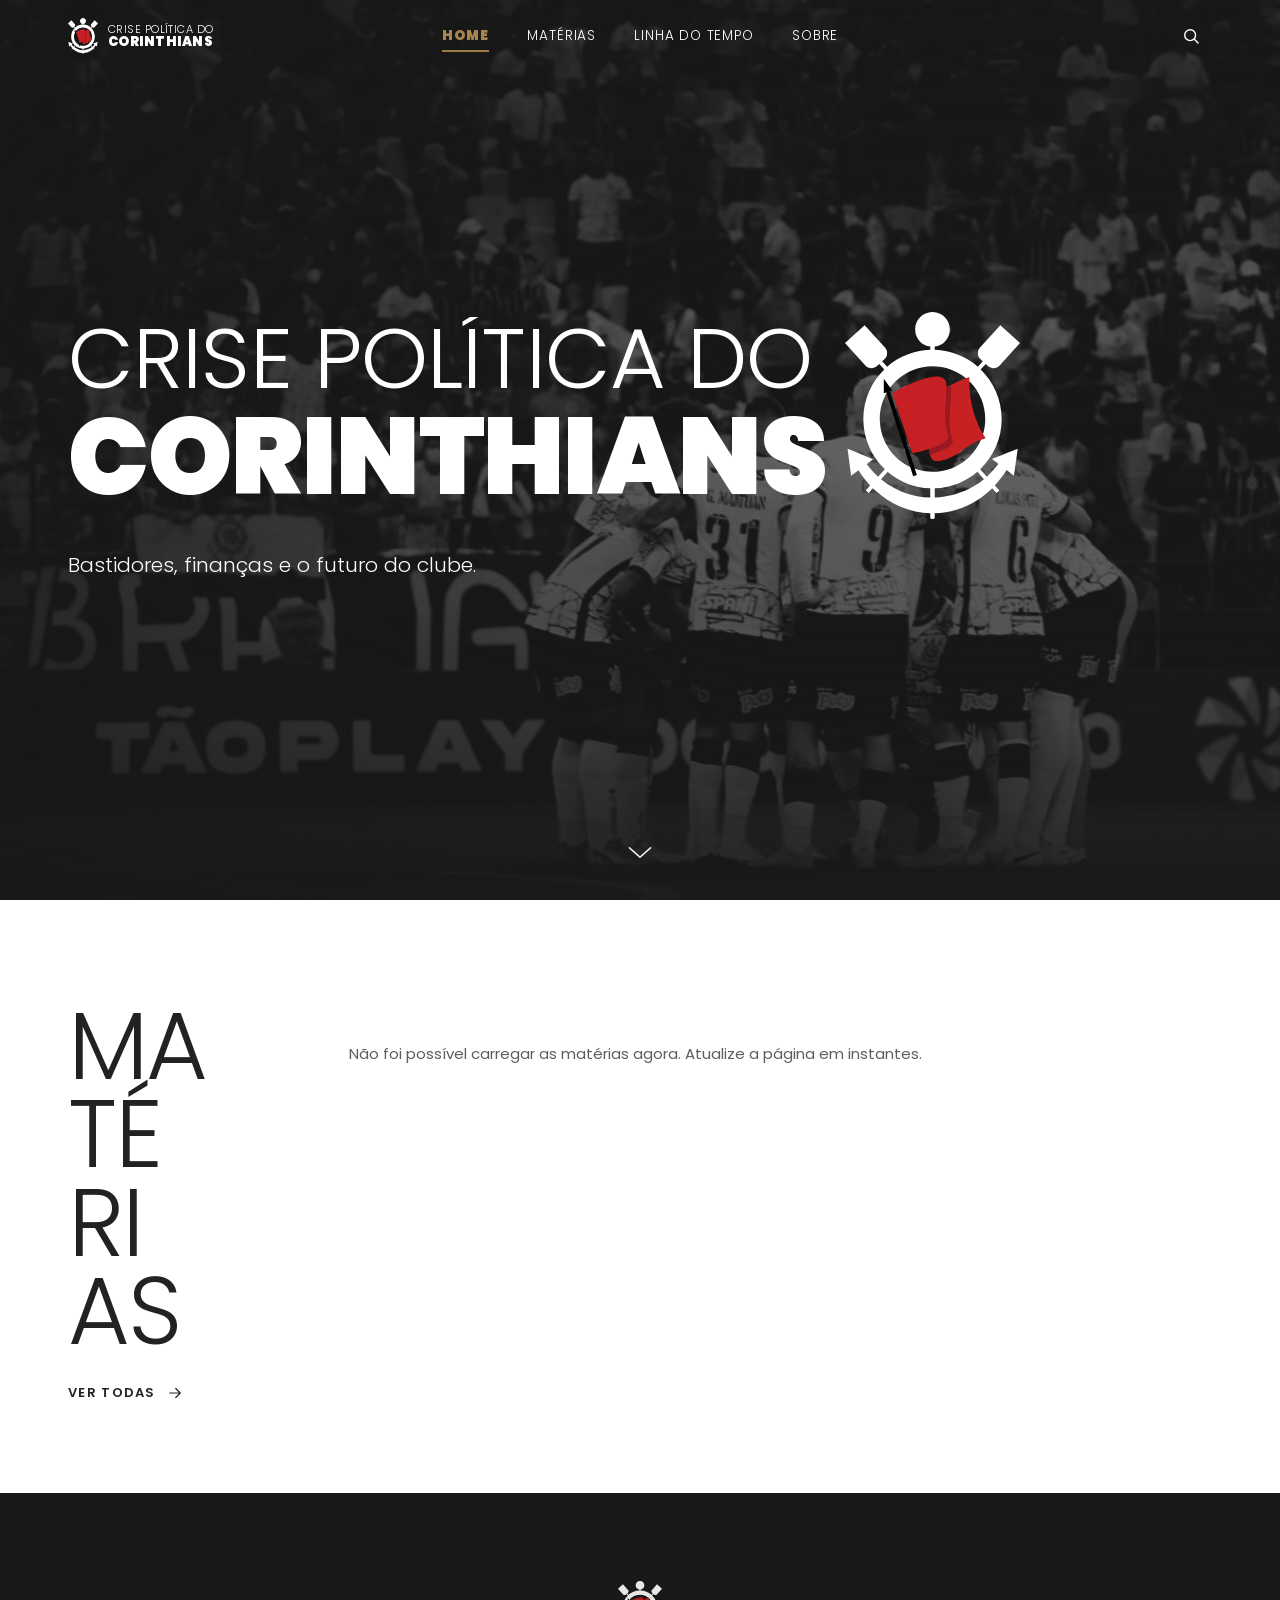
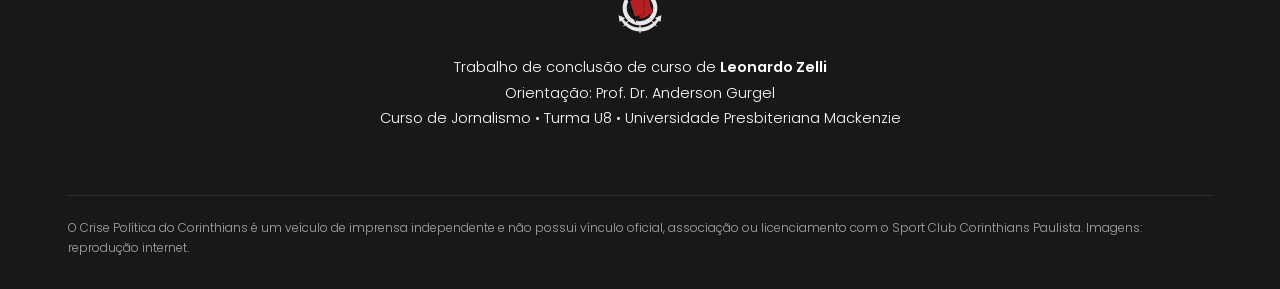
==== index.html @ a85e3549 "Primeira versão do portal Crise Política do Corinthians Home com hero e carrossel das matérias mais " ====
<!DOCTYPE html>
<html lang="pt-BR">
<head>
<meta charset="utf-8">
<meta name="viewport" content="width=device-width, initial-scale=1">
<title>Crise Política do Corinthians · Bastidores, finanças e o futuro do clube</title>
<meta name="description" content="Portal jornalístico independente sobre a crise política, administrativa e financeira do Corinthians. TCC de Leonardo Zelli, Jornalismo Mackenzie.">
<meta name="theme-color" content="#181818">
<meta property="og:type" content="website">
<meta property="og:site_name" content="Crise Política do Corinthians">
<meta property="og:title" content="Crise Política do Corinthians">
<meta property="og:description" content="Bastidores, finanças e o futuro do clube.">
<meta property="og:image" content="https://crisecorinthians.github.io/assets/img/og.jpg">
<meta name="twitter:card" content="summary_large_image">
<link rel="icon" href="assets/img/favicon.png">
<link rel="apple-touch-icon" href="assets/img/apple-touch-icon.png">
<link rel="preconnect" href="https://fonts.googleapis.com">
<link rel="preconnect" href="https://fonts.gstatic.com" crossorigin>
<link href="https://fonts.googleapis.com/css2?family=Poppins:ital,wght@0,300;0,400;0,500;0,600;0,700;0,900;1,300&display=swap" rel="stylesheet">
<link rel="stylesheet" href="assets/css/style.css">
<script>document.documentElement.className += ' js';</script>
<script src="assets/js/blogger.js" defer></script>
<script src="assets/js/app.js" defer></script>
</head>
<body class="home" data-page="home">

<header class="nav">
  <div class="wrap nav-in">
    <a class="nav-logo" href="index.html" aria-label="Crise Política do Corinthians, início"><img src="assets/img/simbolo.svg" alt=""><span>Crise Política do<b>Corinthians</b></span></a>
    <nav class="nav-links" aria-label="Principal">
      <a href="index.html" aria-current="page">Home</a>
      <a href="materias.html">Matérias</a>
      <a href="linha-do-tempo.html">Linha do tempo</a>
      <a href="sobre.html">Sobre</a>
    </nav>
    <div class="nav-acoes">
      <a class="icone-btn" href="materias.html#busca" aria-label="Buscar matérias"><svg viewBox="0 0 24 24" fill="none" stroke="currentColor" stroke-width="1.7" stroke-linecap="round"><circle cx="11" cy="11" r="6.5"/><path d="M16 16l4.5 4.5"/></svg></a>
      <button class="icone-btn menu-btn" aria-label="Menu" aria-expanded="false"><svg viewBox="0 0 24 24" fill="none" stroke="currentColor" stroke-width="1.6" stroke-linecap="round"><path d="M4 8h16M4 16h16"/></svg></button>
    </div>
  </div>
</header>
<nav class="menu-mobile" aria-label="Menu">
  <a href="index.html" aria-current="page">Home</a>
  <a href="materias.html">Matérias</a>
  <a href="linha-do-tempo.html">Linha do tempo</a>
  <a href="sobre.html">Sobre</a>
</nav>

<main>
  <section class="hero">
    <div class="hero-bg"><img src="assets/img/hero.jpg" alt="" fetchpriority="high"></div>
    <div class="wrap hero-in">
      <h1 class="marca">
        <span class="marca-txt">
          <span class="marca-l marca-l1"><span>Crise Política do</span></span>
          <span class="marca-l marca-l2"><span>Corinthians</span></span>
        </span>
        <img class="marca-simbolo" src="assets/img/simbolo.svg" alt="">
      </h1>
      <p class="hero-sub">Bastidores, finanças e o futuro do clube.</p>
    </div>
    <a class="hero-seta" href="#materias" aria-label="Ir para as matérias"><svg viewBox="0 0 32 32" fill="none" stroke="currentColor" stroke-width="1.4" stroke-linecap="round" stroke-linejoin="round"><path d="M6 12l10 9 10-9"/></svg></a>
  </section>

  <section class="destaques" id="materias">
    <div class="wrap destaques-grid">
      <div>
        <h2 class="titulo-vertical" aria-label="Matérias"><span data-reveal>Ma</span><span data-reveal style="--d:.08s">té</span><span data-reveal style="--d:.16s">ri</span><span data-reveal style="--d:.24s">as</span></h2>
        <a class="ver-todas" href="materias.html" data-reveal style="--d:.32s">Ver todas <svg viewBox="0 0 24 24" fill="none" stroke="currentColor" stroke-width="1.6" stroke-linecap="round" stroke-linejoin="round"><path d="M5 12h14M13 6l6 6-6 6"/></svg></a>
      </div>
      <div class="carrossel" id="carrossel" aria-label="Matérias mais recentes">
        <div class="trilho"></div>
      </div>
    </div>
  </section>
</main>

<footer class="rodape">
  <div class="wrap">
    <img class="rodape-simbolo" src="assets/img/simbolo.svg" alt="">
    <p class="rodape-tcc">Trabalho de conclusão de curso de <b>Leonardo Zelli</b><br>Orientação: Prof. Dr. Anderson Gurgel<br><span class="nw">Curso de Jornalismo • Turma U8</span> • <span class="nw">Universidade Presbiteriana Mackenzie</span></p>
    <p class="rodape-aviso">O Crise Política do Corinthians é um veículo de imprensa independente e não possui vínculo oficial, associação ou licenciamento com o Sport Club Corinthians Paulista. Imagens: reprodução internet.</p>
  </div>
</footer>

</body>
</html>
---- assets/css/style.css ----
/* ==========================================================================
   Crise Política do Corinthians — estilos
   Identidade: Poppins · #ffffff · #181818 · vermelho #C62024 · dourado #9c7a44
   ========================================================================== */

:root {
  --branco: #ffffff;
  --preto: #181818;
  --preto-2: #202020;
  --vermelho: #c62024;
  --dourado: #9c7a44;        /* elementos gráficos */
  --dourado-texto: #a8854d;  /* texto sobre escuro (contraste AA) */
  --cinza-1: #f3f3f3;
  --cinza-2: #e4e4e4;
  --cinza-3: #a9a9a9;
  --cinza-4: #5e5e5e;
  --texto: #222222;

  --wrap: 1240px;
  --pad: clamp(20px, 4vw, 48px);
  --nav-h: 72px;
  --ease: cubic-bezier(.2, .7, .2, 1);
}

*, *::before, *::after { box-sizing: border-box; }
html { -webkit-text-size-adjust: 100%; scroll-padding-top: calc(var(--nav-h) + 16px); }
body {
  margin: 0;
  font-family: 'Poppins', system-ui, sans-serif;
  font-weight: 400;
  color: var(--texto);
  background: var(--branco);
  -webkit-font-smoothing: antialiased;
  overflow-x: hidden;
}
img, svg, iframe { display: block; max-width: 100%; }
a { color: inherit; text-decoration: none; }
button { font: inherit; color: inherit; background: none; border: 0; padding: 0; cursor: pointer; }
h1, h2, h3, h4, p, figure, blockquote, ul, ol { margin: 0; }
ul, ol { padding: 0; }
:focus-visible { outline: 2px solid var(--dourado-texto); outline-offset: 3px; }

.wrap { max-width: var(--wrap); margin: 0 auto; padding: 0 var(--pad); }
.sr-only { position: absolute; width: 1px; height: 1px; overflow: hidden; clip: rect(0 0 0 0); white-space: nowrap; }

/* ---------- Transição entre páginas ---------- */
.js body { opacity: 0; transition: opacity .35s var(--ease); }
.js body.pronto { opacity: 1; }
.js body.saindo { opacity: 0; transition-duration: .2s; }

/* ---------- Animação de entrada (rolagem) ---------- */
.js [data-reveal] {
  opacity: 0;
  transform: translateY(28px);
  transition: opacity .8s var(--ease), transform .8s var(--ease);
  transition-delay: var(--d, 0s);
}
.js [data-reveal].in { opacity: 1; transform: none; }

/* ==========================================================================
   Navegação
   ========================================================================== */
.nav {
  position: fixed; inset: 0 0 auto 0; z-index: 50;
  height: var(--nav-h);
  color: var(--branco);
  transition: background-color .4s var(--ease), box-shadow .4s var(--ease), transform .4s var(--ease);
}
.nav.solida { background: rgba(24, 24, 24, .94); backdrop-filter: blur(10px); -webkit-backdrop-filter: blur(10px); box-shadow: 0 1px 0 rgba(255,255,255,.06); }
.nav-in {
  height: 100%;
  display: grid; grid-template-columns: 1fr auto 1fr; align-items: center; gap: 24px;
}
.nav-logo { display: flex; align-items: center; gap: 10px; justify-self: start; transition: opacity .4s var(--ease), transform .4s var(--ease); }
.nav-logo img { width: 30px; height: auto; }
.nav-logo span { font-size: 11px; line-height: 1.1; letter-spacing: .04em; font-weight: 300; text-transform: uppercase; }
.nav-logo b { display: block; font-weight: 900; font-size: 13px; letter-spacing: .02em; }
.home .nav:not(.solida) .nav-logo { opacity: 0; transform: translateY(-6px); pointer-events: none; }

.nav-links { display: flex; gap: clamp(20px, 3vw, 44px); }
.nav-links a {
  position: relative; font-size: 13.5px; text-transform: uppercase; letter-spacing: .06em; font-weight: 300;
  padding: 6px 0; transition: color .25s;
}
.nav-links a::after {
  content: ""; position: absolute; left: 0; right: 0; bottom: 0; height: 2px; background: var(--dourado);
  transform: scaleX(0); transform-origin: left; transition: transform .45s var(--ease);
}
.nav-links a:hover::after { transform: scaleX(1); }
.nav-links a[aria-current="page"] { font-weight: 900; color: var(--dourado-texto); }
.nav-links a[aria-current="page"]::after { transform: scaleX(1); }

.nav-acoes { justify-self: end; display: flex; align-items: center; gap: 6px; }
.icone-btn { width: 42px; height: 42px; display: grid; place-items: center; border-radius: 50%; transition: background .25s; }
.icone-btn:hover { background: rgba(255,255,255,.1); }
.icone-btn svg { width: 20px; height: 20px; }
.menu-btn { display: none; }

/* Menu mobile */
.menu-mobile {
  position: fixed; inset: 0; z-index: 49; background: var(--preto); color: var(--branco);
  display: flex; flex-direction: column; justify-content: center; padding: var(--nav-h) var(--pad) 40px;
  opacity: 0; visibility: hidden; transition: opacity .35s var(--ease), visibility 0s .35s;
}
.menu-aberto .menu-mobile { opacity: 1; visibility: visible; transition-delay: 0s; }
.menu-mobile a {
  display: block; font-size: clamp(34px, 10vw, 48px); font-weight: 300; line-height: 1.25; letter-spacing: -.02em;
  transform: translateY(24px); opacity: 0; transition: transform .5s var(--ease), opacity .5s var(--ease);
}
.menu-mobile a[aria-current="page"] { font-weight: 900; color: var(--dourado-texto); }
.menu-aberto .menu-mobile a { transform: none; opacity: 1; }
.menu-aberto .menu-mobile a:nth-child(2) { transition-delay: .05s; }
.menu-aberto .menu-mobile a:nth-child(3) { transition-delay: .1s; }
.menu-aberto .menu-mobile a:nth-child(4) { transition-delay: .15s; }
.menu-aberto { overflow: hidden; }
.menu-aberto .nav { background: transparent; box-shadow: none; backdrop-filter: none; }
.menu-aberto .nav-logo { opacity: 1 !important; transform: none !important; pointer-events: auto !important; }

/* barra de progresso de leitura */
.progresso { position: fixed; top: 0; left: 0; height: 3px; width: 100%; z-index: 60; background: var(--vermelho); transform: scaleX(0); transform-origin: left; }

/* ==========================================================================
   Hero (Home)
   ========================================================================== */
.hero {
  position: relative; min-height: 100vh; min-height: 100svh; overflow: hidden;
  display: flex; align-items: center; color: var(--branco); background: var(--preto);
}
.hero-bg { position: absolute; inset: 0; }
.hero-bg img {
  width: 100%; height: 100%; object-fit: cover; object-position: 62% 50%;
  animation: kenburns 14s var(--ease) both;
}
.hero-bg::after {
  content: ""; position: absolute; inset: 0;
  background: linear-gradient(180deg, rgba(24,24,24,.55) 0%, rgba(24,24,24,.15) 35%, rgba(24,24,24,.35) 70%, rgba(24,24,24,.9) 100%),
              linear-gradient(90deg, rgba(24,24,24,.6) 0%, rgba(24,24,24,0) 60%);
}
@keyframes kenburns { from { transform: scale(1.12); } to { transform: scale(1); } }

.hero-in { position: relative; width: 100%; padding-top: var(--nav-h); padding-bottom: 80px; }
.marca {
  display: inline-flex; align-items: center; gap: clamp(10px, 1.4vw, 22px);
  font-size: clamp(28px, calc((100vw - 2 * var(--pad)) / 10.9), 108px);
}
.marca-txt { text-transform: uppercase; line-height: .98; letter-spacing: -.012em; }
.marca-l { display: block; overflow: hidden; padding-bottom: .04em; }
.marca-l > span { display: block; animation: sobe 1s var(--ease) both; }
.marca-l1 { font-weight: 300; font-size: .79em; letter-spacing: -.01em; }
.marca-l1 > span { animation-delay: .25s; }
.marca-l2 { font-weight: 900; }
.marca-l2 > span { animation-delay: .45s; }
.marca-simbolo { width: 1.62em; flex: none; animation: aparece 1.1s var(--ease) .8s both; }
.hero-sub {
  margin-top: clamp(18px, 2.4vw, 34px); font-size: clamp(16px, 1.6vw, 22px); font-weight: 300; max-width: 34ch;
  animation: sobe-leve 1s var(--ease) 1.05s both;
}
.hero-seta {
  position: absolute; left: 50%; bottom: 26px; width: 44px; height: 44px; margin-left: -22px;
  display: grid; place-items: center; animation: aparece 1s var(--ease) 1.4s both;
}
.hero-seta svg { width: 34px; height: 34px; animation: quica 2.4s ease-in-out 2.4s infinite; }

@keyframes sobe { from { transform: translateY(105%); } to { transform: none; } }
@keyframes sobe-leve { from { opacity: 0; transform: translateY(16px); } to { opacity: 1; transform: none; } }
@keyframes aparece { from { opacity: 0; transform: scale(.85) rotate(-8deg); } to { opacity: 1; transform: none; } }
@keyframes quica { 0%, 100% { transform: translateY(0); } 50% { transform: translateY(8px); } }

/* ==========================================================================
   Home — matérias em destaque (carrossel)
   ========================================================================== */
.destaques { padding: clamp(56px, 8vw, 110px) 0 clamp(56px, 7vw, 96px); overflow: hidden; }
.destaques-grid { display: grid; grid-template-columns: minmax(170px, 230px) 1fr; gap: clamp(24px, 4vw, 56px); align-items: start; }
.titulo-vertical { font-size: clamp(56px, 7.4vw, 104px); font-weight: 300; line-height: .93; letter-spacing: -.02em; text-transform: uppercase; }
.titulo-vertical span { display: block; }
.ver-todas {
  display: inline-flex; align-items: center; gap: 10px; margin-top: 28px;
  font-size: 13px; font-weight: 600; letter-spacing: .1em; text-transform: uppercase;
}
.ver-todas svg { width: 18px; transition: transform .35s var(--ease); }
.ver-todas:hover svg { transform: translateX(5px); }

.carrossel { position: relative; min-width: 0; }
.trilho {
  display: flex; gap: clamp(16px, 2vw, 28px);
  overflow-x: auto; overscroll-behavior-x: contain; scroll-snap-type: x mandatory; scroll-behavior: smooth;
  scrollbar-width: none; padding-bottom: 8px;
  /* o carrossel "sangra" até a borda da tela, como no esboço */
  --sangria: calc((100vw - min(100vw, var(--wrap))) / 2 + var(--pad));
  margin-right: calc(-1 * var(--sangria)); padding-right: var(--sangria); scroll-padding-right: var(--sangria);
  cursor: grab;
}
.trilho::-webkit-scrollbar { display: none; }
.trilho.arrastando { scroll-snap-type: none; scroll-behavior: auto; cursor: grabbing; }
.trilho.arrastando a { pointer-events: none; }
.trilho > * { scroll-snap-align: start; flex: none; }

.seta {
  position: absolute; top: calc(var(--seta-top, 45%) - 26px); z-index: 3;
  width: 52px; height: 52px; border-radius: 50%; display: grid; place-items: center;
  background: rgba(255,255,255,.88); color: var(--preto); box-shadow: 0 6px 24px rgba(0,0,0,.18);
  transition: opacity .3s var(--ease), transform .3s var(--ease), background .25s;
}
.seta:hover { background: var(--branco); transform: scale(1.06); }
.seta svg { width: 22px; height: 22px; }
.seta-ant { left: 12px; }
.seta-prox { right: 12px; }
.destaques .seta-prox { right: calc(12px - (100vw - min(100vw, var(--wrap))) / 2 - var(--pad) + 48px); }
.seta[disabled] { opacity: 0; pointer-events: none; transform: scale(.8); }

/* card vertical (carrossel da home) */
.card-v { width: clamp(240px, 23vw, 300px); }
.card-v .capa { aspect-ratio: 3 / 4; }
.card-v h3 { margin-top: 16px; font-size: clamp(17px, 1.45vw, 20px); font-weight: 400; line-height: 1.3; }

/* ==========================================================================
   Cards (comum)
   ========================================================================== */
.card { display: block; color: var(--texto); }
.capa { position: relative; overflow: hidden; background: var(--cinza-2); }
.capa img { width: 100%; height: 100%; object-fit: cover; transition: transform .9s var(--ease), filter .7s var(--ease); }
@media (hover: hover) {
  .card .capa img { filter: grayscale(1) contrast(1.05); }
  .card:hover .capa img { filter: none; transform: scale(1.05); }
}
.card:hover h3, .card:hover h2 { text-decoration: underline; text-decoration-thickness: 1px; text-underline-offset: 4px; }
.tag {
  display: inline-block; background: var(--vermelho); color: var(--branco);
  font-size: 10.5px; font-weight: 600; letter-spacing: .12em; text-transform: uppercase; padding: 5px 9px 4px;
}
.capa .tag { position: absolute; left: 12px; top: 12px; transition: transform .45s var(--ease); }
@media (hover: hover) {
  .card .capa .tag { transform: translateX(-6px); }
  .card:hover .capa .tag { transform: none; }
}
.meta { margin-top: 10px; font-size: 12.5px; color: var(--cinza-4); font-weight: 400; }
.meta span + span::before { content: "·"; margin: 0 8px; }

/* skeleton enquanto carrega */
.esqueleto .capa, .esqueleto .linha { background: linear-gradient(90deg, #ececec 0%, #f6f6f6 50%, #ececec 100%); background-size: 200% 100%; animation: brilho 1.4s linear infinite; }
.esqueleto .linha { height: 14px; margin-top: 14px; border-radius: 3px; }
.esqueleto .linha + .linha { width: 70%; margin-top: 8px; }
@keyframes brilho { from { background-position: 200% 0; } to { background-position: -200% 0; } }
.aviso { padding: 40px 0; color: var(--cinza-4); font-size: 15px; }

/* ==========================================================================
   Cabeçalho das páginas internas
   ========================================================================== */
.topo-pg { background: var(--preto); color: var(--branco); padding: calc(var(--nav-h) + clamp(48px, 7vw, 96px)) 0 clamp(40px, 5vw, 64px); position: relative; overflow: hidden; }
.topo-pg::before {
  content: ""; position: absolute; width: 70vw; height: 40vw; right: -20vw; top: -14vw; border-radius: 50%;
  background: radial-gradient(closest-side, rgba(255,255,255,.07), rgba(255,255,255,0)); pointer-events: none;
}
.eyebrow { font-size: 12px; font-weight: 600; letter-spacing: .24em; text-transform: uppercase; color: var(--cinza-3); }
.titulo-pg { margin-top: 14px; font-size: clamp(44px, 8vw, 104px); font-weight: 300; line-height: .98; letter-spacing: -.03em; }
.titulo-pg b { font-weight: 900; }
.topo-pg p.intro { margin-top: 20px; max-width: 56ch; color: #cfcfcf; font-weight: 300; font-size: clamp(15px, 1.4vw, 18px); line-height: 1.6; }

/* ==========================================================================
   Página Matérias
   ========================================================================== */
.ferramentas { margin-top: clamp(28px, 4vw, 44px); display: flex; flex-direction: column; gap: 18px; }
.busca { position: relative; max-width: 520px; }
.busca svg { position: absolute; left: 16px; top: 50%; width: 18px; height: 18px; margin-top: -9px; color: var(--cinza-3); pointer-events: none; }
.busca input {
  width: 100%; height: 50px; padding: 0 16px 0 46px; border: 1px solid rgba(255,255,255,.18); border-radius: 0;
  background: rgba(255,255,255,.06); color: var(--branco); font: 400 15px 'Poppins', sans-serif;
  transition: border-color .25s, background .25s;
}
.busca input::placeholder { color: var(--cinza-3); }
.busca input:focus { outline: none; border-color: var(--dourado); background: rgba(255,255,255,.1); }
.filtros { display: flex; gap: 8px; overflow-x: auto; scrollbar-width: none; margin-right: calc(-1 * var(--pad)); padding-right: var(--pad); }
.filtros::-webkit-scrollbar { display: none; }
.filtro {
  flex: none; padding: 8px 14px; border: 1px solid rgba(255,255,255,.22); font-size: 12.5px; font-weight: 400; letter-spacing: .03em;
  transition: background .25s, border-color .25s, color .25s;
}
.filtro:hover { border-color: rgba(255,255,255,.6); }
.filtro[aria-pressed="true"] { background: var(--branco); color: var(--preto); border-color: var(--branco); font-weight: 600; }

.lista { padding: clamp(40px, 6vw, 72px) 0 clamp(64px, 8vw, 110px); }
.resumo-lista { font-size: 13px; color: var(--cinza-4); margin-bottom: 24px; }
.grade { display: grid; grid-template-columns: repeat(3, 1fr); gap: clamp(28px, 3vw, 44px) clamp(20px, 2.4vw, 36px); }
.card-h .capa { aspect-ratio: 3 / 2; }
.card-h .tag { margin-top: 16px; }
.card-h h3 { margin-top: 12px; font-size: clamp(18px, 1.5vw, 21px); font-weight: 600; line-height: 1.3; letter-spacing: -.005em; }
.card-h .linha-fina { margin-top: 8px; font-size: 14px; color: var(--cinza-4); line-height: 1.55; display: -webkit-box; -webkit-line-clamp: 2; -webkit-box-orient: vertical; overflow: hidden; font-weight: 300; }

.card-destaque { grid-column: 1 / -1; display: grid; grid-template-columns: 1.35fr 1fr; gap: clamp(24px, 3vw, 48px); align-items: center; padding-bottom: clamp(28px, 3vw, 44px); border-bottom: 1px solid var(--cinza-2); }
.card-destaque .capa { aspect-ratio: 16 / 10; }
.card-destaque .tag { margin-top: 0; }
.card-destaque h2 { margin-top: 16px; font-size: clamp(24px, 2.4vw, 33px); font-weight: 700; line-height: 1.12; letter-spacing: -.02em; }
.card-destaque .linha-fina { margin-top: 14px; font-size: 16px; color: var(--cinza-4); line-height: 1.6; font-weight: 300; -webkit-line-clamp: 4; }

/* ==========================================================================
   Página da matéria
   ========================================================================== */
.materia-topo { background: var(--preto); color: var(--branco); padding: calc(var(--nav-h) + clamp(40px, 6vw, 80px)) 0 clamp(120px, 14vw, 200px); }
.materia-topo .wrap { max-width: 980px; }
.voltar { display: inline-flex; align-items: center; gap: 8px; font-size: 12px; font-weight: 600; letter-spacing: .14em; text-transform: uppercase; color: var(--cinza-3); margin-bottom: 26px; transition: color .25s; }
.voltar:hover { color: var(--branco); }
.voltar svg { width: 16px; transition: transform .3s var(--ease); }
.voltar:hover svg { transform: translateX(-4px); }
.materia-topo h1 { margin-top: 18px; font-size: clamp(30px, 4.6vw, 58px); font-weight: 700; line-height: 1.1; letter-spacing: -.025em; }
.materia-topo .linha-fina { margin-top: 22px; font-size: clamp(17px, 1.7vw, 21px); font-weight: 300; line-height: 1.55; color: #d4d4d4; max-width: 60ch; }
.materia-meta { margin-top: 28px; display: flex; flex-wrap: wrap; align-items: center; gap: 6px 0; font-size: 13.5px; color: var(--cinza-3); }
.materia-meta b { color: var(--branco); font-weight: 600; }
.materia-meta span + span::before { content: ""; display: inline-block; width: 4px; height: 4px; border-radius: 50%; background: var(--dourado); margin: 0 12px 3px; }

.materia-capa { max-width: 1180px; margin: calc(-1 * clamp(90px, 11vw, 160px)) auto 0; padding: 0 var(--pad); }
.materia-capa img { width: 100%; aspect-ratio: 16 / 9; object-fit: cover; background: var(--cinza-2); }
.legenda { margin-top: 10px; font-size: 12.5px; color: var(--cinza-4); line-height: 1.5; }

.corpo { max-width: 740px; margin: 0 auto; padding: clamp(40px, 5vw, 64px) var(--pad) 0; font-size: 18px; line-height: 1.8; color: var(--texto); }
.corpo > * + * { margin-top: 1.3em; }
.corpo p { font-weight: 400; }
.corpo a { color: var(--vermelho); text-decoration: underline; text-underline-offset: 3px; text-decoration-thickness: 1px; }
.corpo h2 { margin-top: 2em; font-size: clamp(22px, 2.2vw, 27px); font-weight: 700; line-height: 1.3; letter-spacing: -.01em; }
.corpo h3 { margin-top: 1.8em; font-size: 20px; font-weight: 600; line-height: 1.35; }
.corpo h2 + *, .corpo h3 + * { margin-top: .7em; }
.corpo ul, .corpo ol { padding-left: 1.3em; }
.corpo li + li { margin-top: .4em; }
.corpo blockquote {
  position: relative; margin: 2.2em 0; padding: 0 0 0 clamp(20px, 3vw, 32px); border-left: 3px solid var(--vermelho);
  font-size: clamp(21px, 2.1vw, 26px); font-weight: 300; line-height: 1.45; letter-spacing: -.01em; color: var(--preto);
}
.corpo blockquote p + p { margin-top: .6em; }
.corpo blockquote .atribuicao { display: block; margin-top: 14px; font-size: 13px; font-weight: 600; letter-spacing: .12em; text-transform: uppercase; color: var(--cinza-4); }
.corpo figure { margin: 2.2em 0; }
.corpo figure img { width: 100%; height: auto; cursor: zoom-in; }
.corpo figcaption { margin-top: 10px; font-size: 13px; color: var(--cinza-4); line-height: 1.5; }
.corpo .embed { position: relative; margin: 2.2em 0; }
.corpo .embed iframe { width: 100%; border: 0; }
.corpo .embed-video { aspect-ratio: 16 / 9; }
.corpo .embed-video iframe { height: 100%; }
.corpo .tabela { overflow-x: auto; }
.corpo table { border-collapse: collapse; font-size: 15px; width: 100%; }
.corpo td, .corpo th { border-bottom: 1px solid var(--cinza-2); padding: 8px 10px; text-align: left; }

/* galeria dentro da matéria */
.galeria { margin: 2.4em calc(-1 * min(80px, 6vw)); position: relative; }
.galeria .trilho { margin-right: 0; padding-right: 0; scroll-padding-right: 0; gap: 0; cursor: grab; }
.galeria .trilho > figure { width: 100%; margin: 0; }
.galeria img { width: 100%; aspect-ratio: 3 / 2; object-fit: cover; background: var(--cinza-2); cursor: zoom-in; }
.galeria .seta { --seta-top: 50%; }
.corpo .galeria { margin-bottom: 0; }
.corpo .galeria-rodape { display: flex; justify-content: space-between; gap: 16px; align-items: baseline; margin: 10px 0 2.4em; font-size: 13px; line-height: 1.5; color: var(--cinza-4); }
.galeria-cont { flex: none; font-weight: 600; color: var(--preto); letter-spacing: .06em; }

.compartilhar { max-width: 740px; margin: clamp(48px, 6vw, 72px) auto 0; padding: 28px var(--pad) 0; display: flex; flex-wrap: wrap; align-items: center; gap: 12px 16px; }
.compartilhar > span { font-size: 12px; font-weight: 600; letter-spacing: .2em; text-transform: uppercase; color: var(--cinza-4); margin-right: 6px; }
.compartilhar-in { border-top: 1px solid var(--cinza-2); }
.btn-redondo { width: 44px; height: 44px; border-radius: 50%; display: grid; place-items: center; border: 1px solid var(--cinza-2); transition: background .25s, border-color .25s, color .25s; }
.btn-redondo:hover { background: var(--preto); border-color: var(--preto); color: var(--branco); }
.btn-redondo svg { width: 18px; height: 18px; }

.relacionadas { padding: clamp(56px, 7vw, 96px) 0 clamp(64px, 8vw, 110px); }
.relacionadas h2 { font-size: clamp(28px, 3.4vw, 44px); font-weight: 300; letter-spacing: -.02em; margin-bottom: clamp(24px, 3vw, 40px); }
.relacionadas h2 b { font-weight: 900; }

.toast { position: fixed; left: 50%; bottom: 28px; z-index: 80; transform: translate(-50%, 20px); opacity: 0; background: var(--preto); color: var(--branco); padding: 12px 20px; font-size: 14px; transition: .35s var(--ease); pointer-events: none; }
.toast.on { opacity: 1; transform: translate(-50%, 0); }

/* lightbox */
.lightbox { position: fixed; inset: 0; z-index: 90; background: rgba(12,12,12,.96); display: flex; flex-direction: column; align-items: center; justify-content: center; padding: 64px 16px 24px; opacity: 0; visibility: hidden; transition: opacity .3s var(--ease), visibility 0s .3s; }
.lightbox.on { opacity: 1; visibility: visible; transition-delay: 0s; }
.lightbox img { max-width: 100%; max-height: calc(100vh - 160px); object-fit: contain; }
.lightbox p { color: #cfcfcf; font-size: 13.5px; margin-top: 14px; text-align: center; max-width: 70ch; }
.lightbox .fechar { position: absolute; top: 14px; right: 14px; color: var(--branco); }
.lightbox .seta { --seta-top: 50%; }

/* ==========================================================================
   Sobre
   ========================================================================== */
.sobre-bloco { padding: clamp(56px, 8vw, 110px) 0; }
.sobre-bloco + .sobre-bloco { padding-top: 0; }
.dois { display: grid; grid-template-columns: minmax(220px, 1fr) 2fr; gap: clamp(28px, 5vw, 80px); }
.dois h2 { font-size: clamp(30px, 3.4vw, 46px); font-weight: 300; letter-spacing: -.02em; line-height: 1.05; }
.dois h2 b { font-weight: 900; }
.texto-longo p { font-size: clamp(16px, 1.3vw, 18px); line-height: 1.8; }
.texto-longo p + p { margin-top: 1.1em; }
.autor { display: grid; grid-template-columns: minmax(220px, 1fr) 2fr; gap: clamp(28px, 5vw, 80px); align-items: start; }
.autor-foto { position: relative; overflow: hidden; aspect-ratio: 3 / 4; background: var(--cinza-2); }
.autor-foto img { width: 100%; height: 100%; object-fit: cover; filter: grayscale(1) contrast(1.05); transition: filter .8s var(--ease), transform 1s var(--ease); }
.autor-foto:hover img { filter: none; transform: scale(1.03); }
.autor-nome { font-size: clamp(30px, 3.4vw, 46px); font-weight: 300; letter-spacing: -.02em; line-height: 1.05; }
.autor-nome b { font-weight: 900; display: block; }
.autor-cargo { margin-top: 10px; font-size: 13px; font-weight: 600; letter-spacing: .14em; text-transform: uppercase; color: var(--cinza-4); }
.autor .texto-longo { margin-top: 28px; }
.creditos { background: var(--cinza-1); padding: clamp(48px, 6vw, 80px) 0; }
.creditos-grade { display: grid; grid-template-columns: repeat(4, 1fr); gap: 28px; }
.credito { border-top: 2px solid var(--preto); padding-top: 18px; }
.credito span { font-size: 11.5px; font-weight: 600; letter-spacing: .2em; text-transform: uppercase; color: var(--cinza-4); }
.credito p { margin-top: 8px; font-size: 17px; font-weight: 500; line-height: 1.35; }

/* ==========================================================================
   Linha do tempo
   ========================================================================== */
.tl-pagina { background: var(--preto); color: var(--branco); }
.tl-intro { max-width: 760px; color: #cfcfcf; font-weight: 300; line-height: 1.7; margin-bottom: 48px; }
.tl { position: relative; padding: clamp(24px, 4vw, 48px) 0 clamp(80px, 10vw, 140px); }
.tl-lista { position: relative; max-width: 980px; }
.tl-linha, .tl-linha-cheia { position: absolute; top: 8px; bottom: 0; left: calc(var(--tl-col) + 8px); width: 2px; }
.tl-linha { background: rgba(255,255,255,.12); }
.tl-linha-cheia { background: var(--dourado); transform-origin: top; transform: scaleY(0); }
.tl-lista { --tl-col: clamp(140px, 18vw, 220px); }
.tl-item { position: relative; display: grid; grid-template-columns: var(--tl-col) 1fr; gap: 0; padding-bottom: clamp(36px, 5vw, 64px); }
.tl-data { padding-right: 36px; text-align: right; font-size: 13px; font-weight: 600; letter-spacing: .16em; text-transform: uppercase; color: var(--cinza-3); padding-top: 2px; transition: color .5s var(--ease); }
.tl-ponto { position: absolute; left: var(--tl-col); top: 2px; width: 18px; height: 18px; border-radius: 50%; border: 2px solid rgba(255,255,255,.3); background: var(--preto); transition: border-color .5s var(--ease), background .5s var(--ease), box-shadow .5s var(--ease); }
.tl-texto { padding-left: 44px; font-size: clamp(16px, 1.4vw, 19px); line-height: 1.65; font-weight: 300; color: #e6e6e6; }
.tl-texto > * + * { margin-top: .8em; }
.tl-texto a { color: var(--dourado-texto); text-decoration: underline; text-underline-offset: 3px; }
.tl-texto img { margin-top: 1em; max-height: 360px; width: auto; }
.tl-item.aceso .tl-ponto { border-color: var(--dourado); background: var(--dourado); box-shadow: 0 0 0 6px rgba(156,122,68,.2); }
.tl-item.aceso .tl-data { color: var(--dourado-texto); }
.tl-vazio { color: var(--cinza-3); padding: 40px 0 120px; font-size: 16px; }

/* ==========================================================================
   Rodapé
   ========================================================================== */
.rodape { background: var(--preto); color: var(--branco); padding: clamp(56px, 7vw, 88px) 0 32px; }
.rodape-tcc { text-align: center; font-size: 14.5px; line-height: 1.75; font-weight: 300; }
.rodape-tcc b { font-weight: 600; }
.nw { white-space: nowrap; }
.rodape-simbolo { width: 44px; margin: 0 auto 22px; opacity: .9; }
.rodape-aviso { margin-top: clamp(40px, 5vw, 64px); padding-top: 22px; border-top: 1px solid rgba(255,255,255,.1); font-size: 12px; line-height: 1.6; color: var(--cinza-3); font-weight: 300; }

/* ==========================================================================
   Responsivo
   ========================================================================== */
@media (max-width: 1024px) {
  .grade { grid-template-columns: repeat(2, 1fr); }
  .creditos-grade { grid-template-columns: repeat(2, 1fr); }
}

@media (max-width: 820px) {
  :root { --nav-h: 64px; }
  .nav-links { display: none; }
  .menu-btn { display: grid; }
  .nav-in { grid-template-columns: 1fr auto; }

  .marca { flex-direction: column; align-items: flex-start; font-size: clamp(28px, calc((100vw - 2 * var(--pad)) / 7.5), 80px); }
  .marca-simbolo { width: 1.7em; order: -1; margin-bottom: .2em; }

  .destaques-grid { grid-template-columns: 1fr; }
  .titulo-vertical { font-size: clamp(44px, 13vw, 72px); }
  .titulo-vertical span { display: inline; }
  .ver-todas { margin-top: 12px; }
  .seta { display: none; }
  .card-v { width: 72vw; max-width: 320px; }

  .card-destaque { grid-template-columns: 1fr; }
  .dois, .autor { grid-template-columns: 1fr; }
  .autor-foto { max-width: 360px; }
  .galeria { margin-left: calc(-1 * var(--pad)); margin-right: calc(-1 * var(--pad)); }
  .galeria .seta { display: grid; width: 42px; height: 42px; }
  .lightbox .seta { display: grid; }
}

@media (max-width: 600px) {
  .grade { grid-template-columns: 1fr; }
  .corpo { font-size: 17px; }
  .tl-lista { --tl-col: 0px; }
  .tl-item { grid-template-columns: 1fr; padding-left: 34px; }
  .tl-data { text-align: left; padding: 0 0 6px; }
  .tl-ponto { left: 0; }
  .tl-linha, .tl-linha-cheia { left: 8px; }
  .tl-texto { padding-left: 0; }
  .creditos-grade { grid-template-columns: 1fr; }
  .rodape-tcc { font-size: 13.5px; }
}

/* Acessibilidade: quem pede menos movimento vê o site sem animações */
@media (prefers-reduced-motion: reduce) {
  *, *::before, *::after { animation: none !important; transition: none !important; scroll-behavior: auto !important; }
  .js [data-reveal] { opacity: 1; transform: none; }
  .js body { opacity: 1; }
}
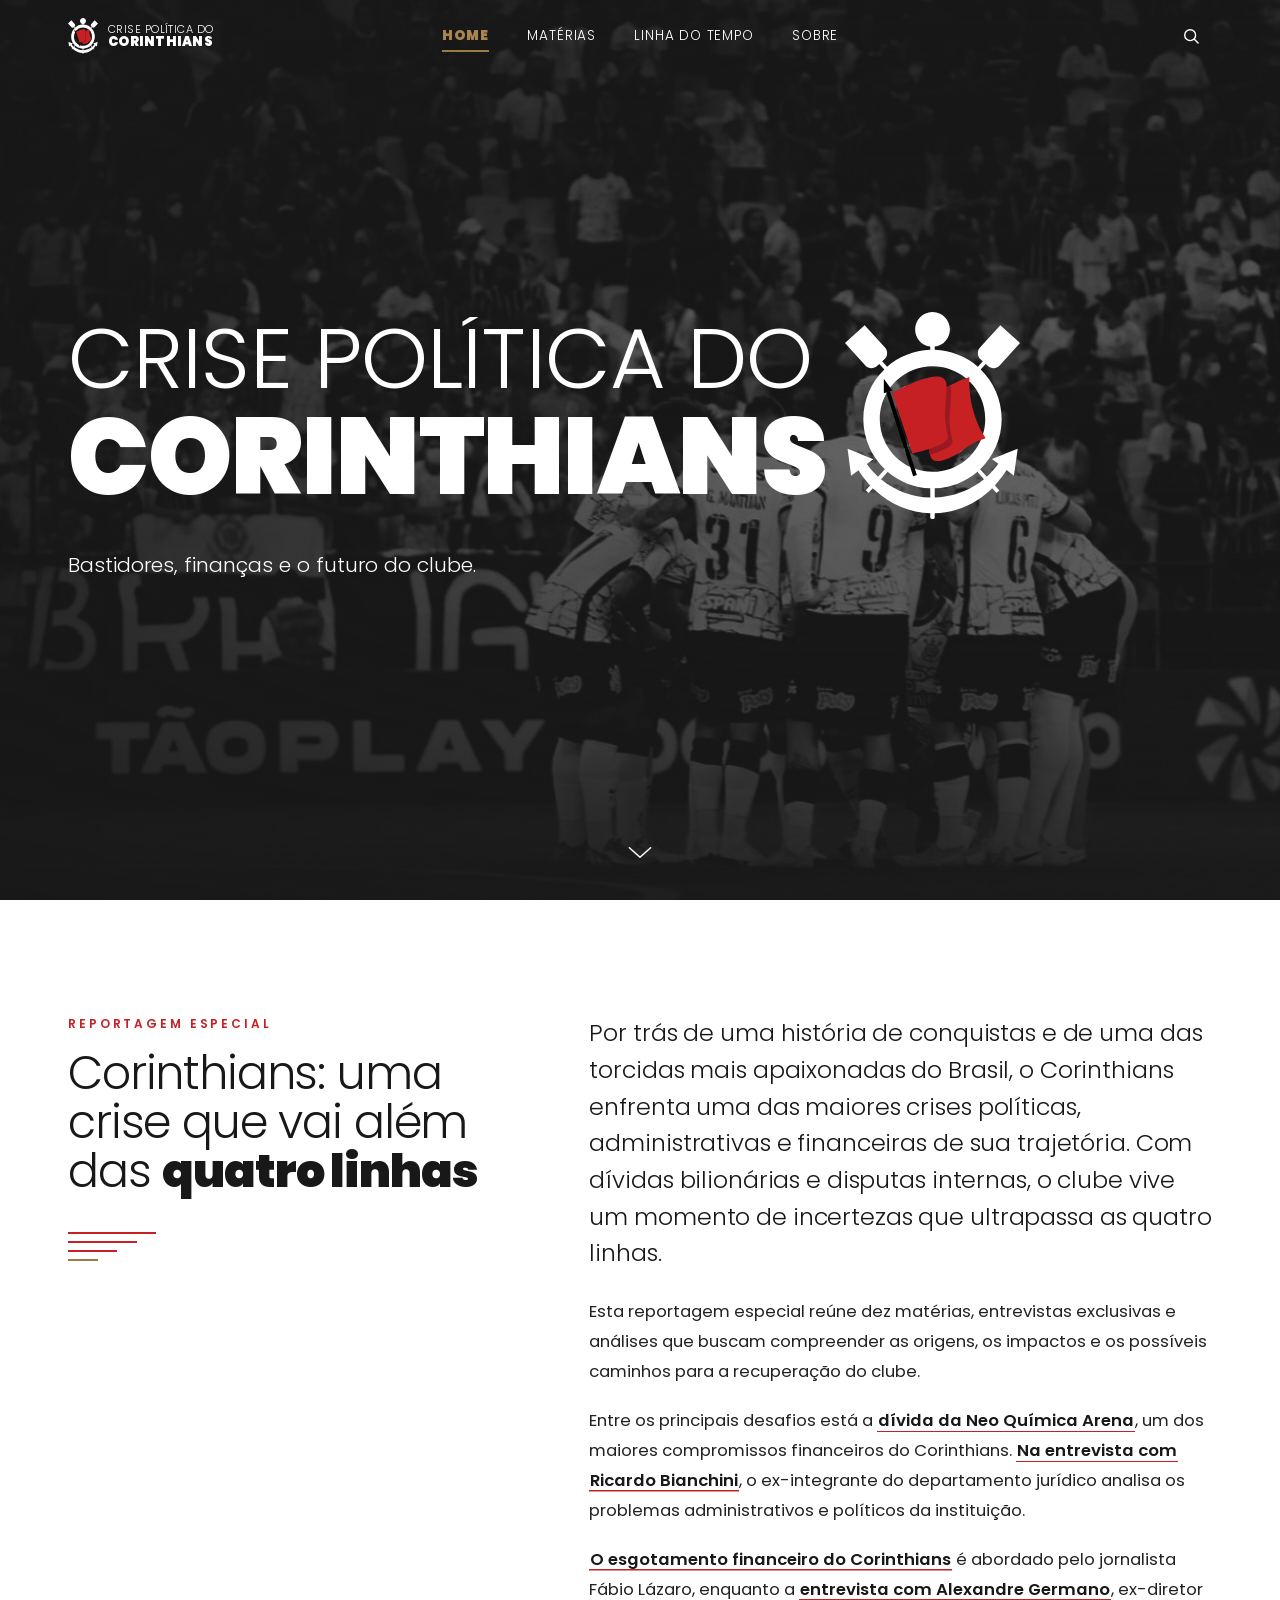
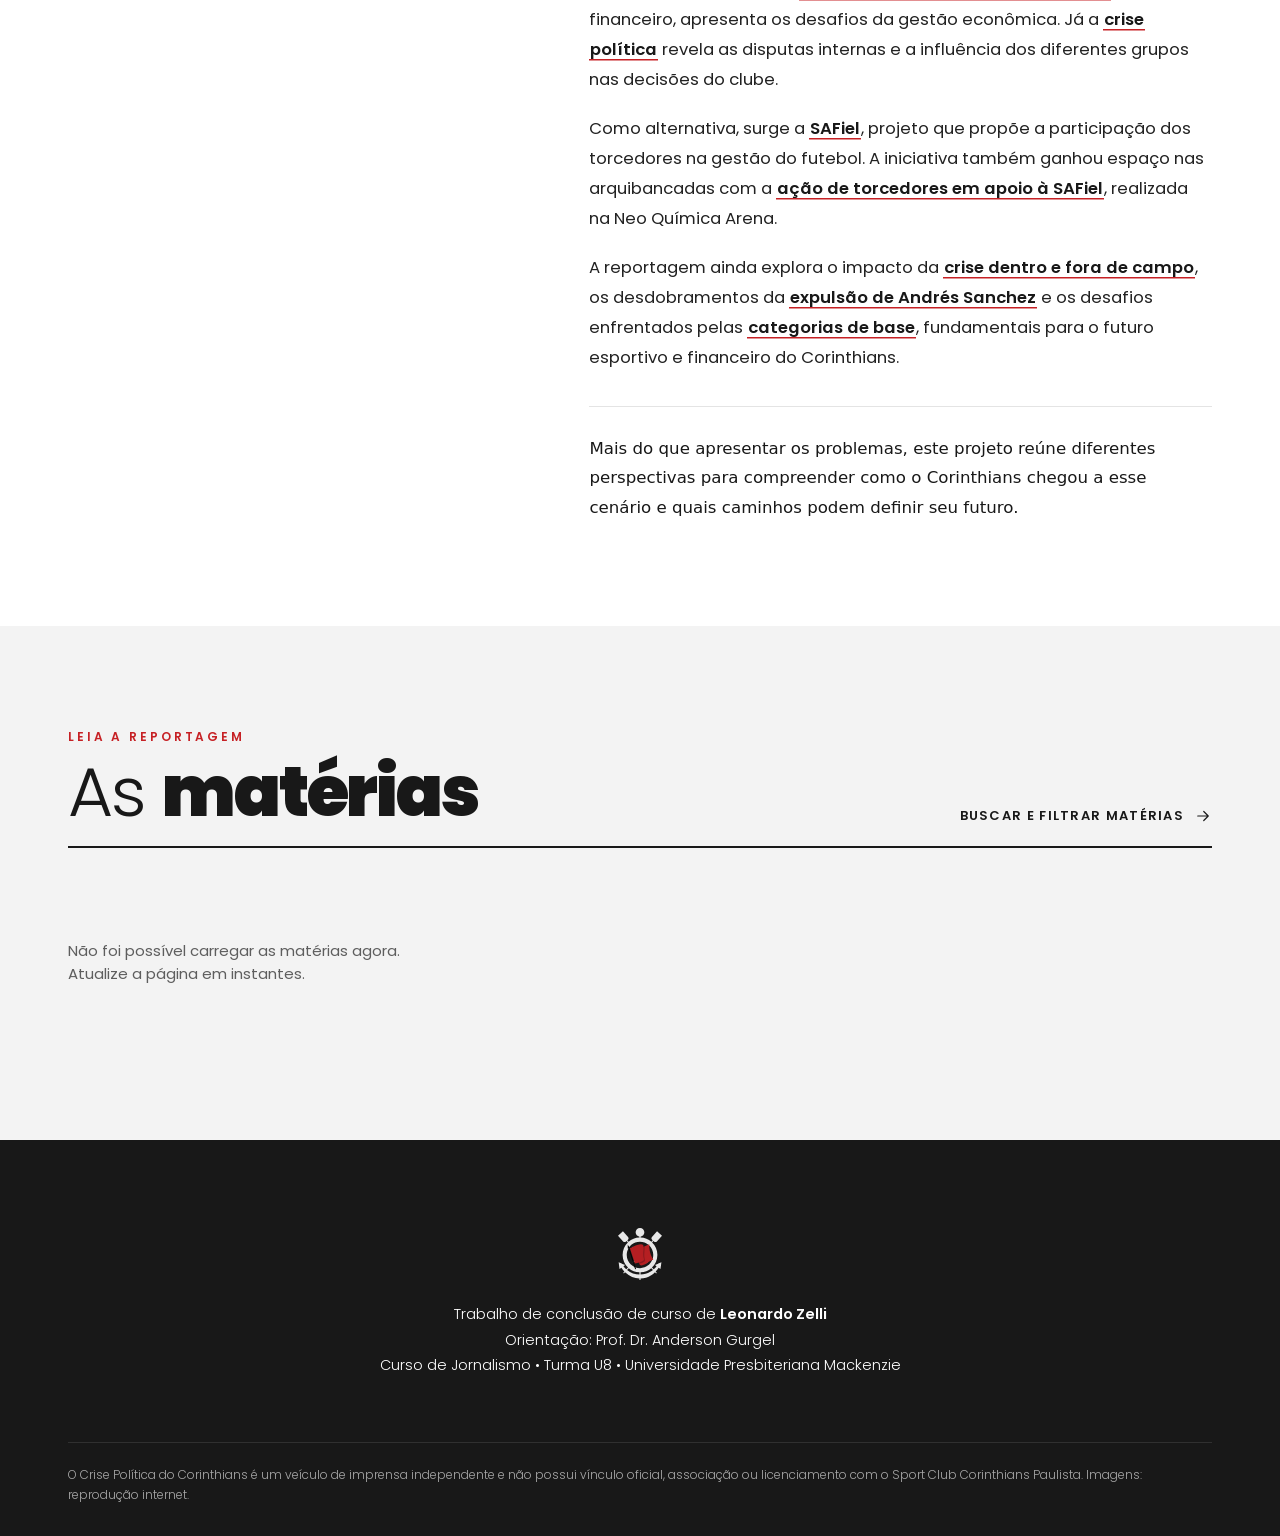
==== commit 2688b5ee: "Home: apresentação da reportagem e matérias em grade no lugar do carrossel Co-Authored-By: Claude Op" ====
--- a/index.html
+++ b/index.html
@@ -59,18 +59,38 @@
       </h1>
       <p class="hero-sub">Bastidores, finanças e o futuro do clube.</p>
     </div>
-    <a class="hero-seta" href="#materias" aria-label="Ir para as matérias"><svg viewBox="0 0 32 32" fill="none" stroke="currentColor" stroke-width="1.4" stroke-linecap="round" stroke-linejoin="round"><path d="M6 12l10 9 10-9"/></svg></a>
+    <a class="hero-seta" href="#apresentacao" aria-label="Ir para a apresentação"><svg viewBox="0 0 32 32" fill="none" stroke="currentColor" stroke-width="1.4" stroke-linecap="round" stroke-linejoin="round"><path d="M6 12l10 9 10-9"/></svg></a>
   </section>
 
-  <section class="destaques" id="materias">
-    <div class="wrap destaques-grid">
-      <div>
-        <h2 class="titulo-vertical" aria-label="Matérias"><span data-reveal>Ma</span><span data-reveal style="--d:.08s">té</span><span data-reveal style="--d:.16s">ri</span><span data-reveal style="--d:.24s">as</span></h2>
-        <a class="ver-todas" href="materias.html" data-reveal style="--d:.32s">Ver todas <svg viewBox="0 0 24 24" fill="none" stroke="currentColor" stroke-width="1.6" stroke-linecap="round" stroke-linejoin="round"><path d="M5 12h14M13 6l6 6-6 6"/></svg></a>
+  <section class="apresentacao" id="apresentacao">
+    <div class="wrap apresentacao-grid">
+      <header class="apresentacao-titulo">
+        <p class="eyebrow eyebrow-escuro" data-reveal>Reportagem especial</p>
+        <h2 data-reveal style="--d:.08s">Corinthians: uma crise que vai além das <b>quatro linhas</b></h2>
+        <span class="quatro-linhas" aria-hidden="true"><i></i><i></i><i></i><i></i></span>
+      </header>
+      <div class="apresentacao-texto">
+        <p class="abertura" data-reveal>Por trás de uma história de conquistas e de uma das torcidas mais apaixonadas do Brasil, o Corinthians enfrenta uma das maiores crises políticas, administrativas e financeiras de sua trajetória. Com dívidas bilionárias e disputas internas, o clube vive um momento de incertezas que ultrapassa as quatro linhas.</p>
+        <p data-reveal>Esta reportagem especial reúne dez matérias, entrevistas exclusivas e análises que buscam compreender as origens, os impactos e os possíveis caminhos para a recuperação do clube.</p>
+        <p data-reveal>Entre os principais desafios está a <a href="materia.html?p=divida-da-neo-quimica-arena-da">dívida da Neo Química Arena</a>, um dos maiores compromissos financeiros do Corinthians. <a href="materia.html?p=ex-superintendente-juridico-do">Na entrevista com Ricardo Bianchini</a>, o ex-integrante do departamento jurídico analisa os problemas administrativos e políticos da instituição.</p>
+        <p data-reveal><a href="materia.html?p=corinthians-enfrenta-esgotamento">O esgotamento financeiro do Corinthians</a> é abordado pelo jornalista Fábio Lázaro, enquanto a <a href="materia.html?p=entrevista-exclusiva-com-alexandre">entrevista com Alexandre Germano</a>, ex-diretor financeiro, apresenta os desafios da gestão econômica. Já a <a href="materia.html?p=crise-politica-no-corinthians-disputas">crise política</a> revela as disputas internas e a influência dos diferentes grupos nas decisões do clube.</p>
+        <p data-reveal>Como alternativa, surge a <a href="materia.html?p=safiel-projeto-propoe-entregar-o">SAFiel</a>, projeto que propõe a participação dos torcedores na gestão do futebol. A iniciativa também ganhou espaço nas arquibancadas com a <a href="materia.html?p=torcedores-levam-bandeirao-da-safiel">ação de torcedores em apoio à SAFiel</a>, realizada na Neo Química Arena.</p>
+        <p data-reveal>A reportagem ainda explora o impacto da <a href="materia.html?p=crise-politica-e-financeira-do">crise dentro e fora de campo</a>, os desdobramentos da <a href="materia.html?p=expulsao-de-andres-sanchez-expoe-crise">expulsão de Andrés Sanchez</a> e os desafios enfrentados pelas <a href="materia.html?p=entre-denuncias-e-dificuldades_0287786237">categorias de base</a>, fundamentais para o futuro esportivo e financeiro do Corinthians.</p>
+        <p class="fecho" data-reveal>Mais do que apresentar os problemas, este projeto reúne diferentes perspectivas para compreender como o Corinthians chegou a esse cenário e quais caminhos podem definir seu futuro.</p>
       </div>
-      <div class="carrossel" id="carrossel" aria-label="Matérias mais recentes">
-        <div class="trilho"></div>
+    </div>
+  </section>
+
+  <section class="home-materias" id="materias">
+    <div class="wrap">
+      <div class="home-materias-topo">
+        <div>
+          <p class="eyebrow eyebrow-escuro" data-reveal>Leia a reportagem</p>
+          <h2 class="home-materias-titulo" data-reveal style="--d:.08s">As <b>matérias</b></h2>
+        </div>
+        <a class="ver-todas" href="materias.html" data-reveal style="--d:.16s">Buscar e filtrar matérias <svg viewBox="0 0 24 24" fill="none" stroke="currentColor" stroke-width="1.6" stroke-linecap="round" stroke-linejoin="round"><path d="M5 12h14M13 6l6 6-6 6"/></svg></a>
       </div>
+      <div class="grade" id="grade-home"></div>
     </div>
   </section>
 </main>
--- a/assets/css/style.css
+++ b/assets/css/style.css
@@ -167,16 +167,55 @@
 @keyframes quica { 0%, 100% { transform: translateY(0); } 50% { transform: translateY(8px); } }
 
 /* ==========================================================================
-   Home — matérias em destaque (carrossel)
-   ========================================================================== */
-.destaques { padding: clamp(56px, 8vw, 110px) 0 clamp(56px, 7vw, 96px); overflow: hidden; }
-.destaques-grid { display: grid; grid-template-columns: minmax(170px, 230px) 1fr; gap: clamp(24px, 4vw, 56px); align-items: start; }
-.titulo-vertical { font-size: clamp(56px, 7.4vw, 104px); font-weight: 300; line-height: .93; letter-spacing: -.02em; text-transform: uppercase; }
-.titulo-vertical span { display: block; }
+   Home — apresentação e matérias
+   ========================================================================== */
+/* --- apresentação da reportagem --- */
+.apresentacao { padding: clamp(64px, 9vw, 130px) 0 clamp(64px, 8vw, 120px); }
+.apresentacao-grid { display: grid; grid-template-columns: minmax(260px, 5fr) 7fr; gap: clamp(32px, 6vw, 110px); align-items: start; }
+.apresentacao-titulo { position: sticky; top: calc(var(--nav-h) + 40px); }
+.eyebrow.eyebrow-escuro { color: var(--vermelho); }
+.apresentacao-titulo h2 { margin-top: 16px; font-size: clamp(32px, 3.6vw, 52px); font-weight: 300; line-height: 1.06; letter-spacing: -.025em; color: var(--preto); }
+.apresentacao-titulo h2 b { font-weight: 900; }
+/* as "quatro linhas": quatro traços que se desenham na entrada */
+.quatro-linhas { display: grid; gap: 7px; width: 88px; margin-top: clamp(24px, 3vw, 36px); }
+.quatro-linhas i { display: block; height: 2px; background: var(--vermelho); transform-origin: left; }
+.quatro-linhas i:nth-child(2) { width: 78%; }
+.quatro-linhas i:nth-child(3) { width: 56%; }
+.quatro-linhas i:nth-child(4) { width: 34%; background: var(--dourado); }
+.js .quatro-linhas i { transform: scaleX(0); transition: transform .9s var(--ease); }
+.js .apresentacao-titulo h2.in ~ .quatro-linhas i { transform: none; }
+.js .quatro-linhas i:nth-child(1) { transition-delay: .35s; }
+.js .quatro-linhas i:nth-child(2) { transition-delay: .45s; }
+.js .quatro-linhas i:nth-child(3) { transition-delay: .55s; }
+.js .quatro-linhas i:nth-child(4) { transition-delay: .65s; }
+
+.apresentacao-texto { max-width: 680px; }
+.apresentacao-texto p { font-size: clamp(16px, 1.3vw, 18px); line-height: 1.8; color: var(--texto); }
+.apresentacao-texto p + p { margin-top: 1.15em; }
+.apresentacao-texto .abertura { font-size: clamp(20px, 1.85vw, 25px); line-height: 1.55; font-weight: 300; color: var(--preto); letter-spacing: -.005em; }
+.apresentacao-texto .abertura + p { margin-top: 1.5em; }
+.apresentacao-texto .fecho { margin-top: 2em; padding-top: 1.6em; border-top: 1px solid var(--cinza-2); font-weight: 500; color: var(--preto); }
+/* links do texto: traço vermelho que vira marca-texto ao passar o mouse */
+.apresentacao-texto a {
+  color: var(--preto); font-weight: 600;
+  background: linear-gradient(var(--vermelho), var(--vermelho)) 0 100% / 100% 1.5px no-repeat;
+  padding: 0 1px; -webkit-box-decoration-break: clone; box-decoration-break: clone;
+  transition: background-size .35s var(--ease), color .35s var(--ease);
+}
+.apresentacao-texto a:hover, .apresentacao-texto a:focus-visible { background-size: 100% 100%; color: var(--branco); }
+
+/* --- matérias na home --- */
+.home-materias { background: var(--cinza-1); padding: clamp(64px, 8vw, 110px) 0 clamp(72px, 9vw, 130px); }
+.home-materias-topo { display: flex; align-items: flex-end; justify-content: space-between; gap: 24px; margin-bottom: clamp(32px, 4vw, 52px); padding-bottom: 20px; border-bottom: 2px solid var(--preto); }
+.home-materias-titulo { margin-top: 12px; font-size: clamp(40px, 5.4vw, 76px); font-weight: 300; line-height: .98; letter-spacing: -.03em; color: var(--preto); }
+.home-materias-titulo b { font-weight: 900; }
+.home-materias .card-destaque { border-bottom-color: #d6d6d6; }
 .ver-todas {
-  display: inline-flex; align-items: center; gap: 10px; margin-top: 28px;
-  font-size: 13px; font-weight: 600; letter-spacing: .1em; text-transform: uppercase;
-}
+  display: inline-flex; align-items: center; gap: 10px; flex: none;
+  font-size: 13px; font-weight: 600; letter-spacing: .1em; text-transform: uppercase; color: var(--preto);
+  transition: color .25s;
+}
+.ver-todas:hover { color: var(--vermelho); }
 .ver-todas svg { width: 18px; transition: transform .35s var(--ease); }
 .ver-todas:hover svg { transform: translateX(5px); }
 
@@ -205,13 +244,8 @@
 .seta svg { width: 22px; height: 22px; }
 .seta-ant { left: 12px; }
 .seta-prox { right: 12px; }
-.destaques .seta-prox { right: calc(12px - (100vw - min(100vw, var(--wrap))) / 2 - var(--pad) + 48px); }
 .seta[disabled] { opacity: 0; pointer-events: none; transform: scale(.8); }
 
-/* card vertical (carrossel da home) */
-.card-v { width: clamp(240px, 23vw, 300px); }
-.card-v .capa { aspect-ratio: 3 / 4; }
-.card-v h3 { margin-top: 16px; font-size: clamp(17px, 1.45vw, 20px); font-weight: 400; line-height: 1.3; }
 
 /* ==========================================================================
    Cards (comum)
@@ -442,12 +476,10 @@
   .marca { flex-direction: column; align-items: flex-start; font-size: clamp(28px, calc((100vw - 2 * var(--pad)) / 7.5), 80px); }
   .marca-simbolo { width: 1.7em; order: -1; margin-bottom: .2em; }
 
-  .destaques-grid { grid-template-columns: 1fr; }
-  .titulo-vertical { font-size: clamp(44px, 13vw, 72px); }
-  .titulo-vertical span { display: inline; }
-  .ver-todas { margin-top: 12px; }
   .seta { display: none; }
-  .card-v { width: 72vw; max-width: 320px; }
+  .apresentacao-grid { grid-template-columns: 1fr; gap: 28px; }
+  .apresentacao-titulo { position: static; }
+  .home-materias-topo { flex-direction: column; align-items: flex-start; gap: 18px; }
 
   .card-destaque { grid-template-columns: 1fr; }
   .dois, .autor { grid-template-columns: 1fr; }
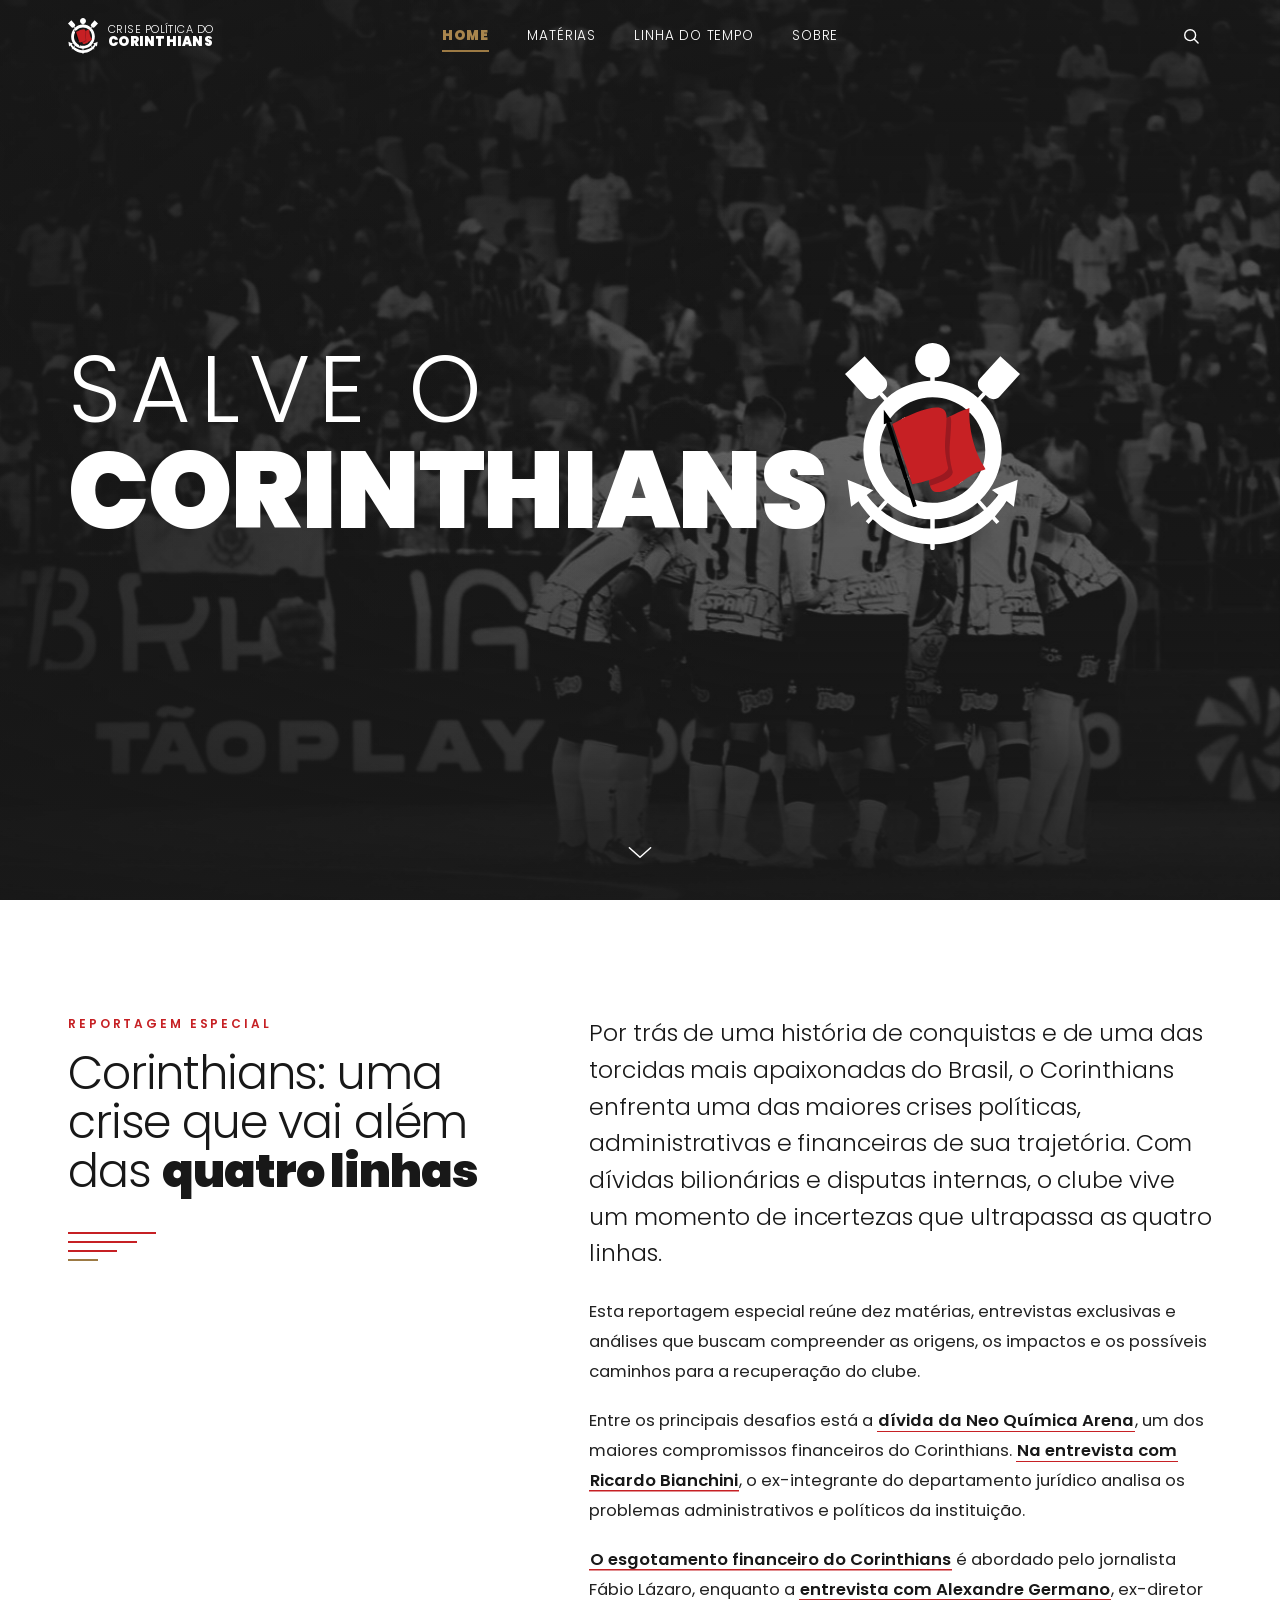
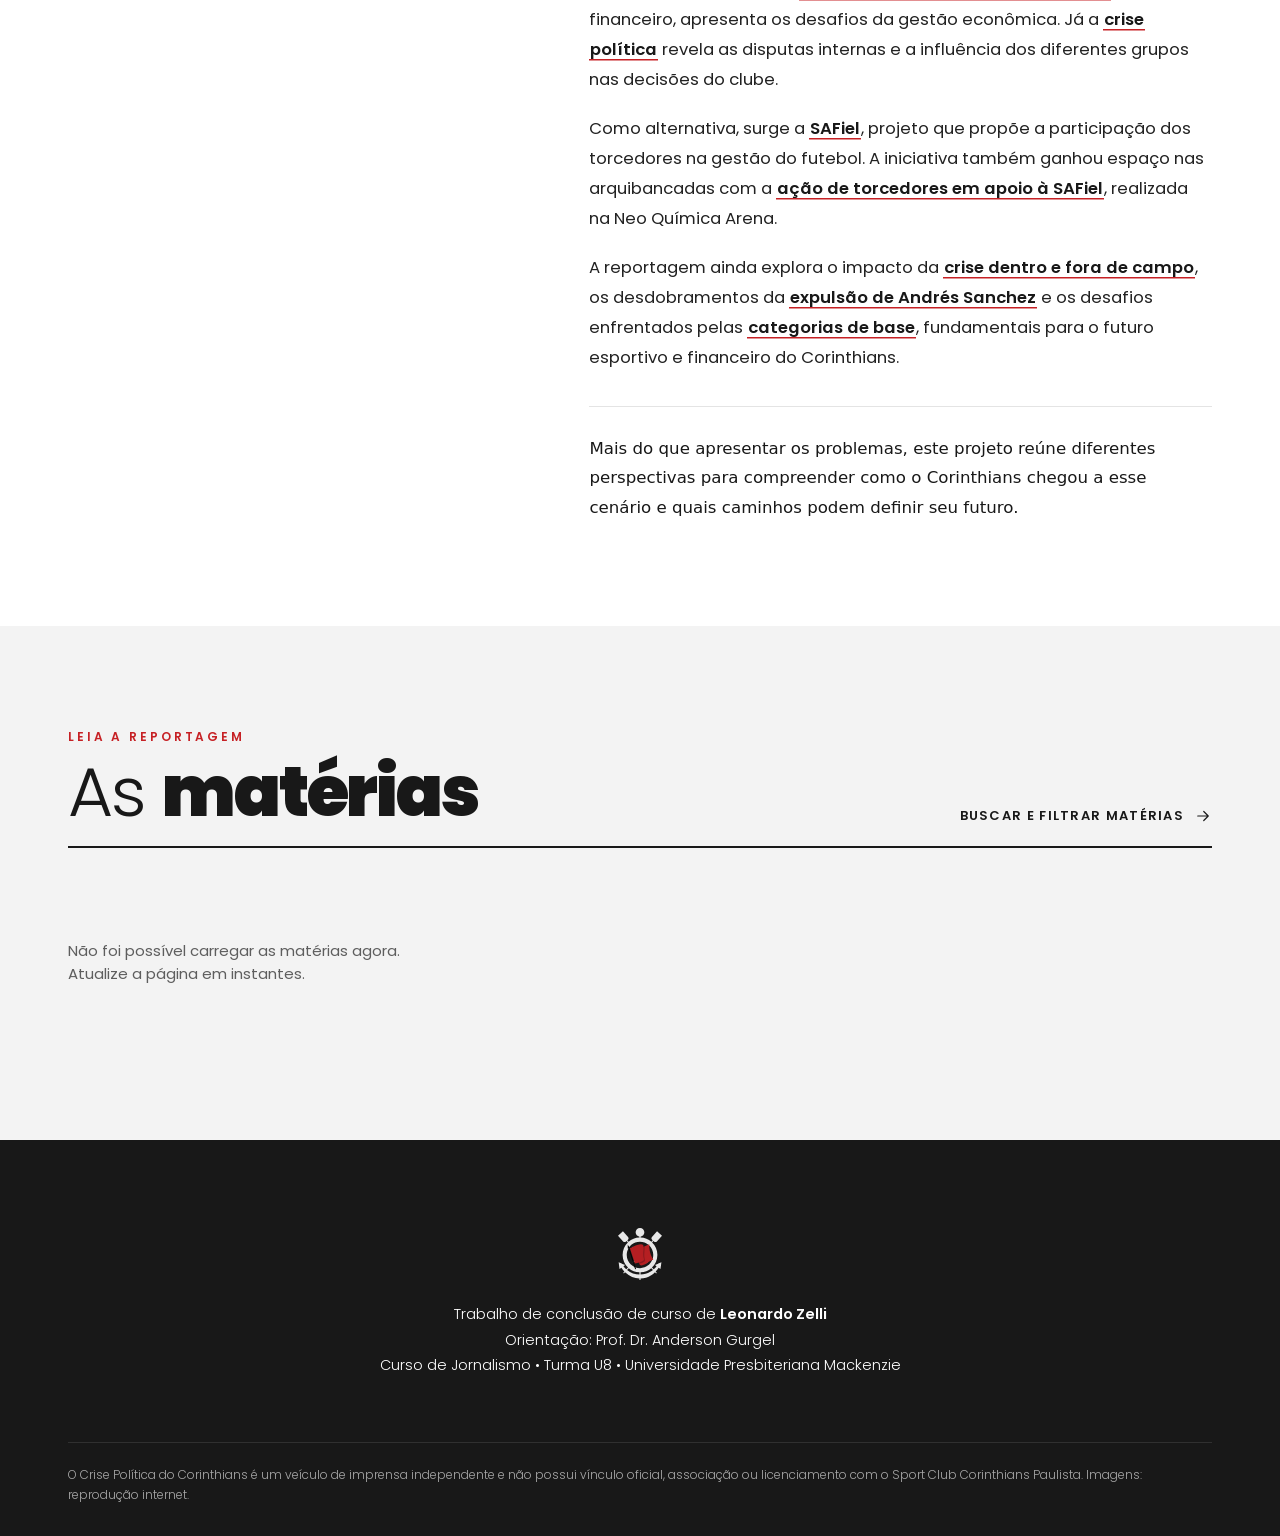
==== commit beb07451: "Hero: "Salve o Corinthians" e remove a linha fina Co-Authored-By: Claude Opus 5.5 <noreply@anthropic" ====
--- a/index.html
+++ b/index.html
@@ -52,12 +52,11 @@
     <div class="wrap hero-in">
       <h1 class="marca">
         <span class="marca-txt">
-          <span class="marca-l marca-l1"><span>Crise Política do</span></span>
+          <span class="marca-l marca-l1"><span>Salve o</span></span>
           <span class="marca-l marca-l2"><span>Corinthians</span></span>
         </span>
         <img class="marca-simbolo" src="assets/img/simbolo.svg" alt="">
       </h1>
-      <p class="hero-sub">Bastidores, finanças e o futuro do clube.</p>
     </div>
     <a class="hero-seta" href="#apresentacao" aria-label="Ir para a apresentação"><svg viewBox="0 0 32 32" fill="none" stroke="currentColor" stroke-width="1.4" stroke-linecap="round" stroke-linejoin="round"><path d="M6 12l10 9 10-9"/></svg></a>
   </section>
--- a/assets/css/style.css
+++ b/assets/css/style.css
@@ -146,15 +146,11 @@
 .marca-txt { text-transform: uppercase; line-height: .98; letter-spacing: -.012em; }
 .marca-l { display: block; overflow: hidden; padding-bottom: .04em; }
 .marca-l > span { display: block; animation: sobe 1s var(--ease) both; }
-.marca-l1 { font-weight: 300; font-size: .79em; letter-spacing: -.01em; }
+.marca-l1 { font-weight: 300; font-size: .86em; letter-spacing: .1em; }
 .marca-l1 > span { animation-delay: .25s; }
 .marca-l2 { font-weight: 900; }
 .marca-l2 > span { animation-delay: .45s; }
 .marca-simbolo { width: 1.62em; flex: none; animation: aparece 1.1s var(--ease) .8s both; }
-.hero-sub {
-  margin-top: clamp(18px, 2.4vw, 34px); font-size: clamp(16px, 1.6vw, 22px); font-weight: 300; max-width: 34ch;
-  animation: sobe-leve 1s var(--ease) 1.05s both;
-}
 .hero-seta {
   position: absolute; left: 50%; bottom: 26px; width: 44px; height: 44px; margin-left: -22px;
   display: grid; place-items: center; animation: aparece 1s var(--ease) 1.4s both;
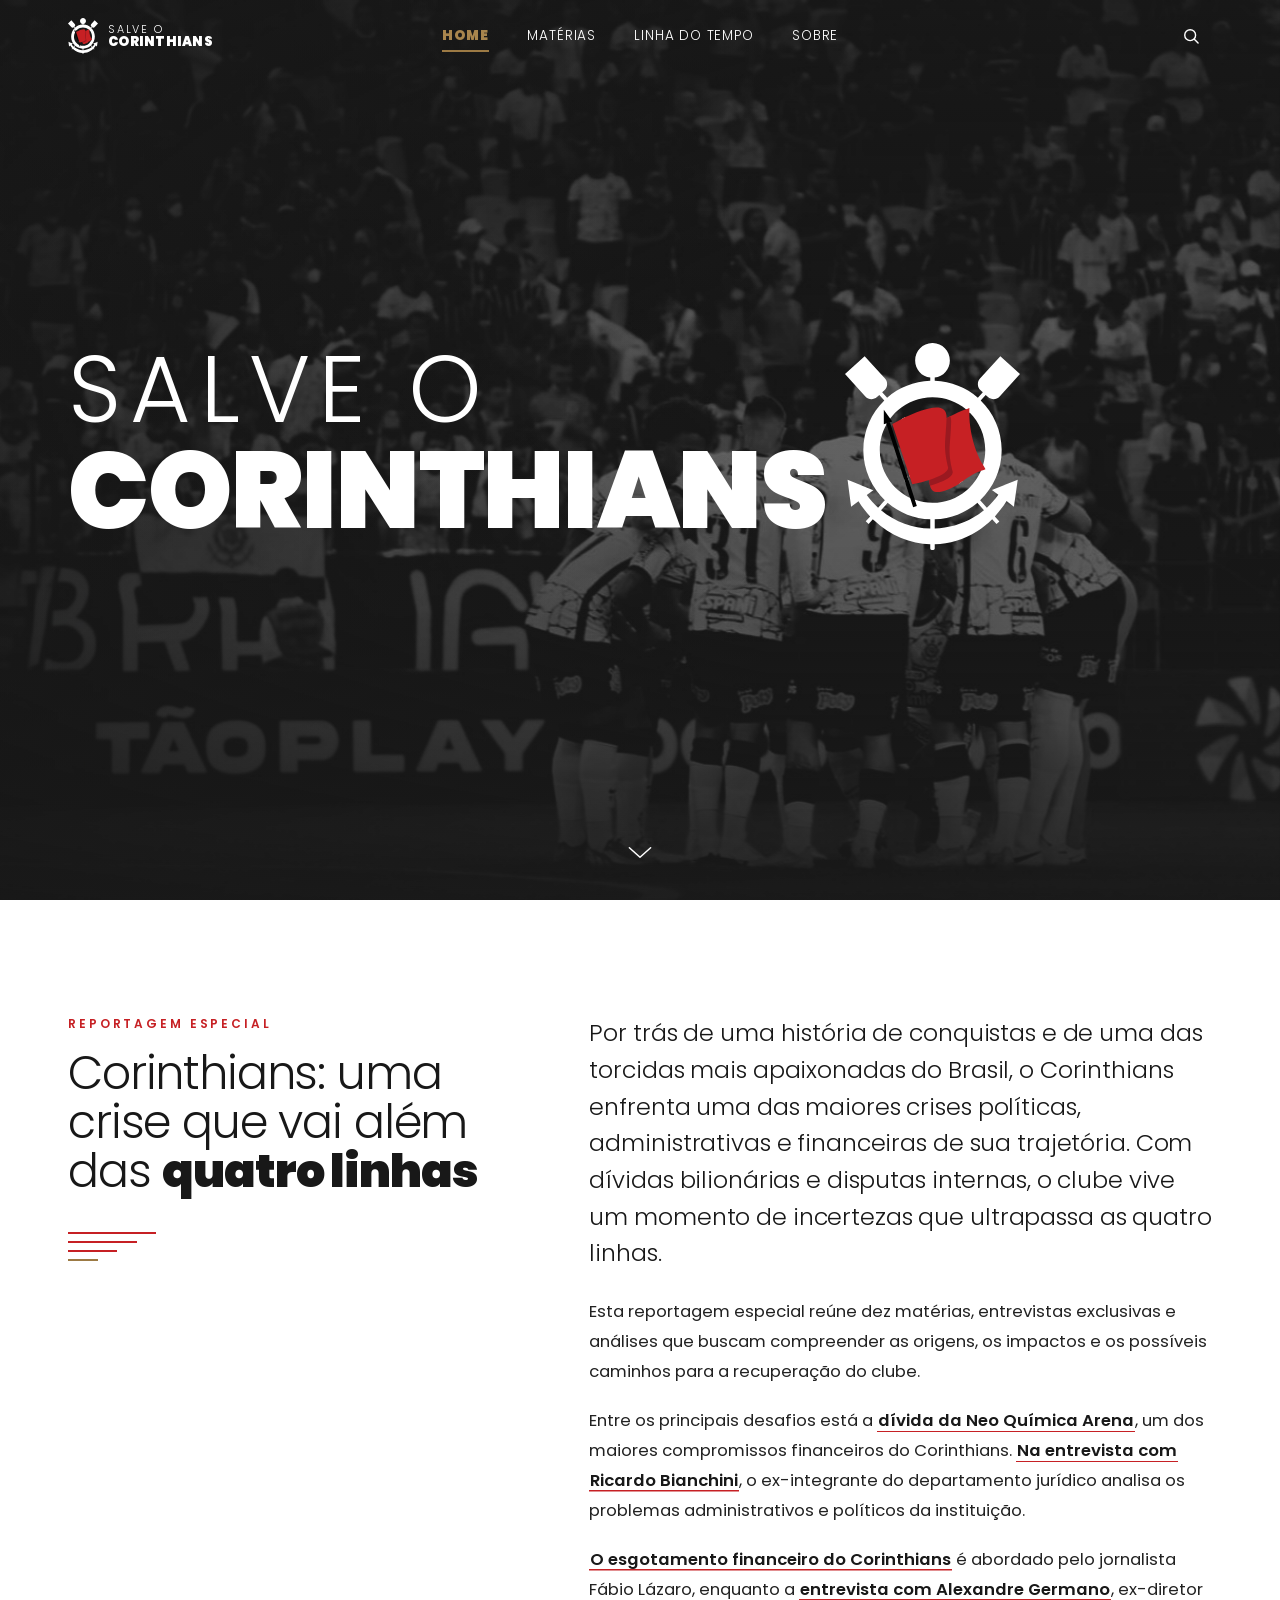
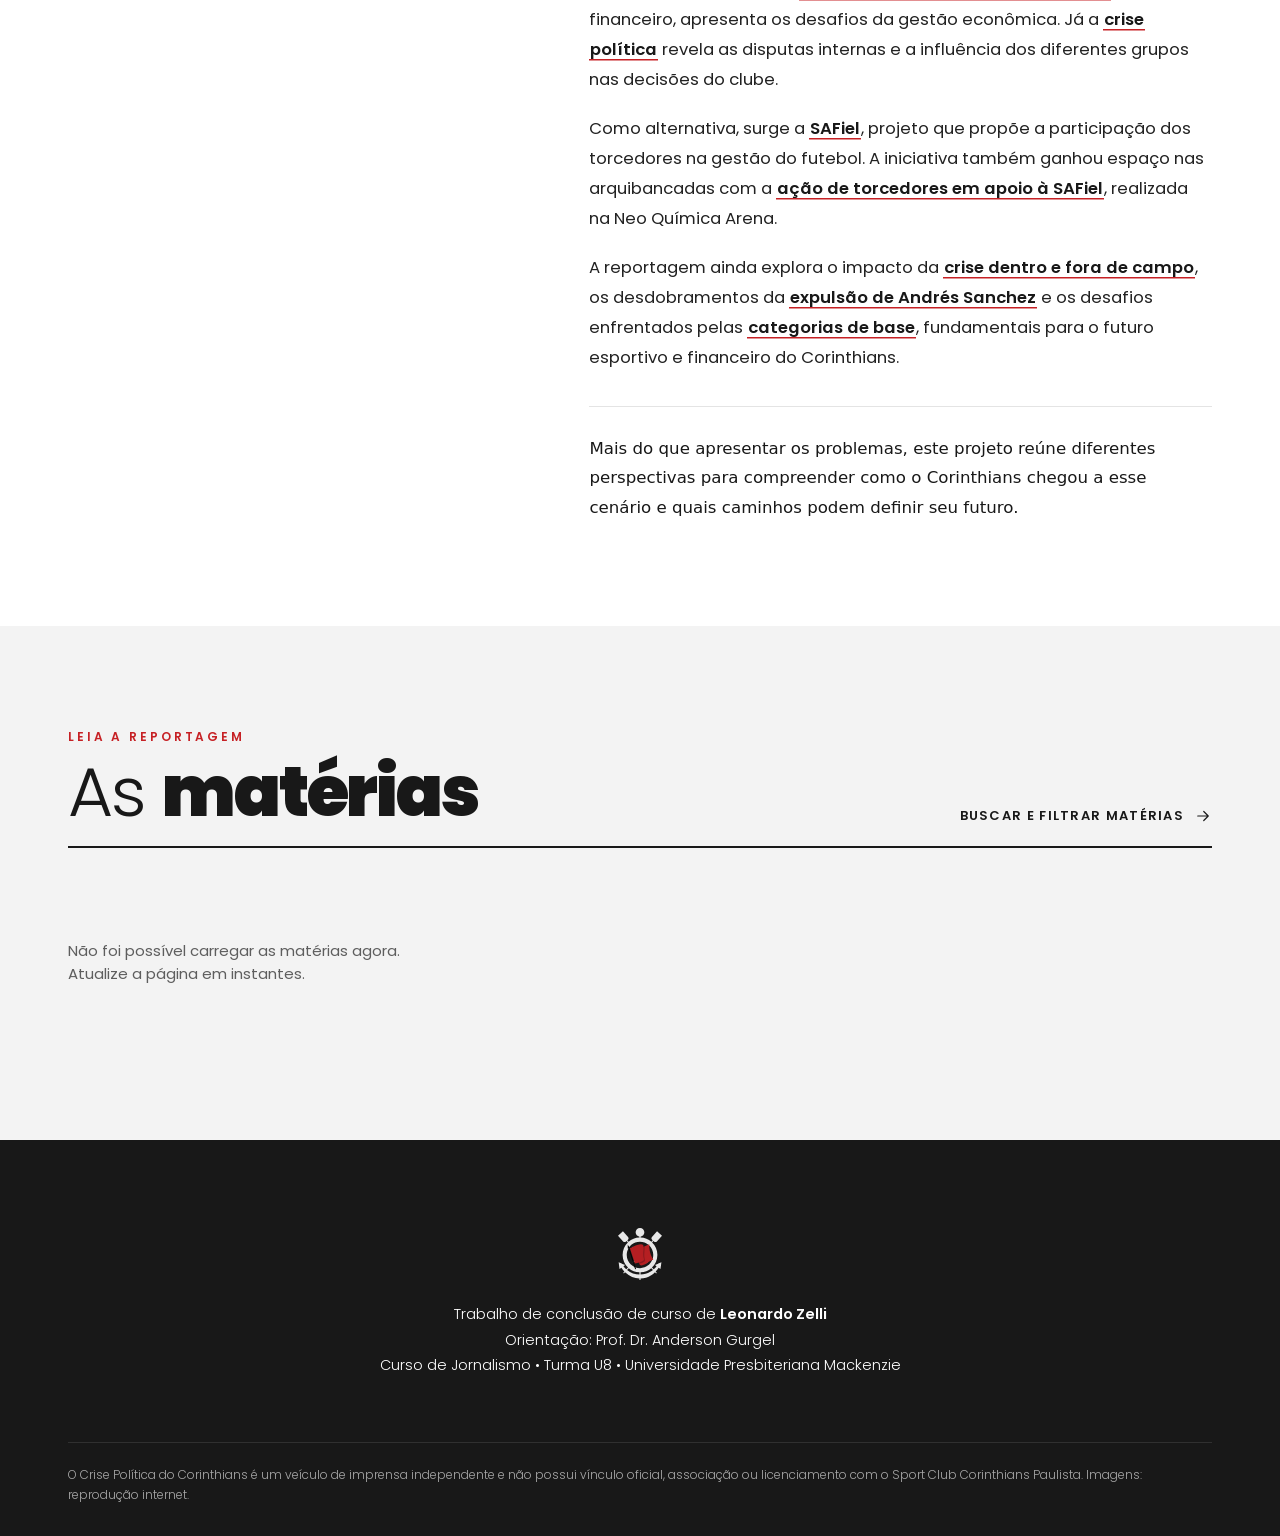
==== commit 0de5a475: "Menu: logo "Salve o Corinthians" em todas as páginas Co-Authored-By: Claude Opus 5.5 <noreply@anthro" ====
--- a/index.html
+++ b/index.html
@@ -26,7 +26,7 @@
 
 <header class="nav">
   <div class="wrap nav-in">
-    <a class="nav-logo" href="index.html" aria-label="Crise Política do Corinthians, início"><img src="assets/img/simbolo.svg" alt=""><span>Crise Política do<b>Corinthians</b></span></a>
+    <a class="nav-logo" href="index.html" aria-label="Salve o Corinthians, início"><img src="assets/img/simbolo.svg" alt=""><span>Salve o<b>Corinthians</b></span></a>
     <nav class="nav-links" aria-label="Principal">
       <a href="index.html" aria-current="page">Home</a>
       <a href="materias.html">Matérias</a>
--- a/assets/css/style.css
+++ b/assets/css/style.css
@@ -73,7 +73,7 @@
 }
 .nav-logo { display: flex; align-items: center; gap: 10px; justify-self: start; transition: opacity .4s var(--ease), transform .4s var(--ease); }
 .nav-logo img { width: 30px; height: auto; }
-.nav-logo span { font-size: 11px; line-height: 1.1; letter-spacing: .04em; font-weight: 300; text-transform: uppercase; }
+.nav-logo span { font-size: 11px; line-height: 1.1; letter-spacing: .16em; font-weight: 300; text-transform: uppercase; }
 .nav-logo b { display: block; font-weight: 900; font-size: 13px; letter-spacing: .02em; }
 .home .nav:not(.solida) .nav-logo { opacity: 0; transform: translateY(-6px); pointer-events: none; }
 
